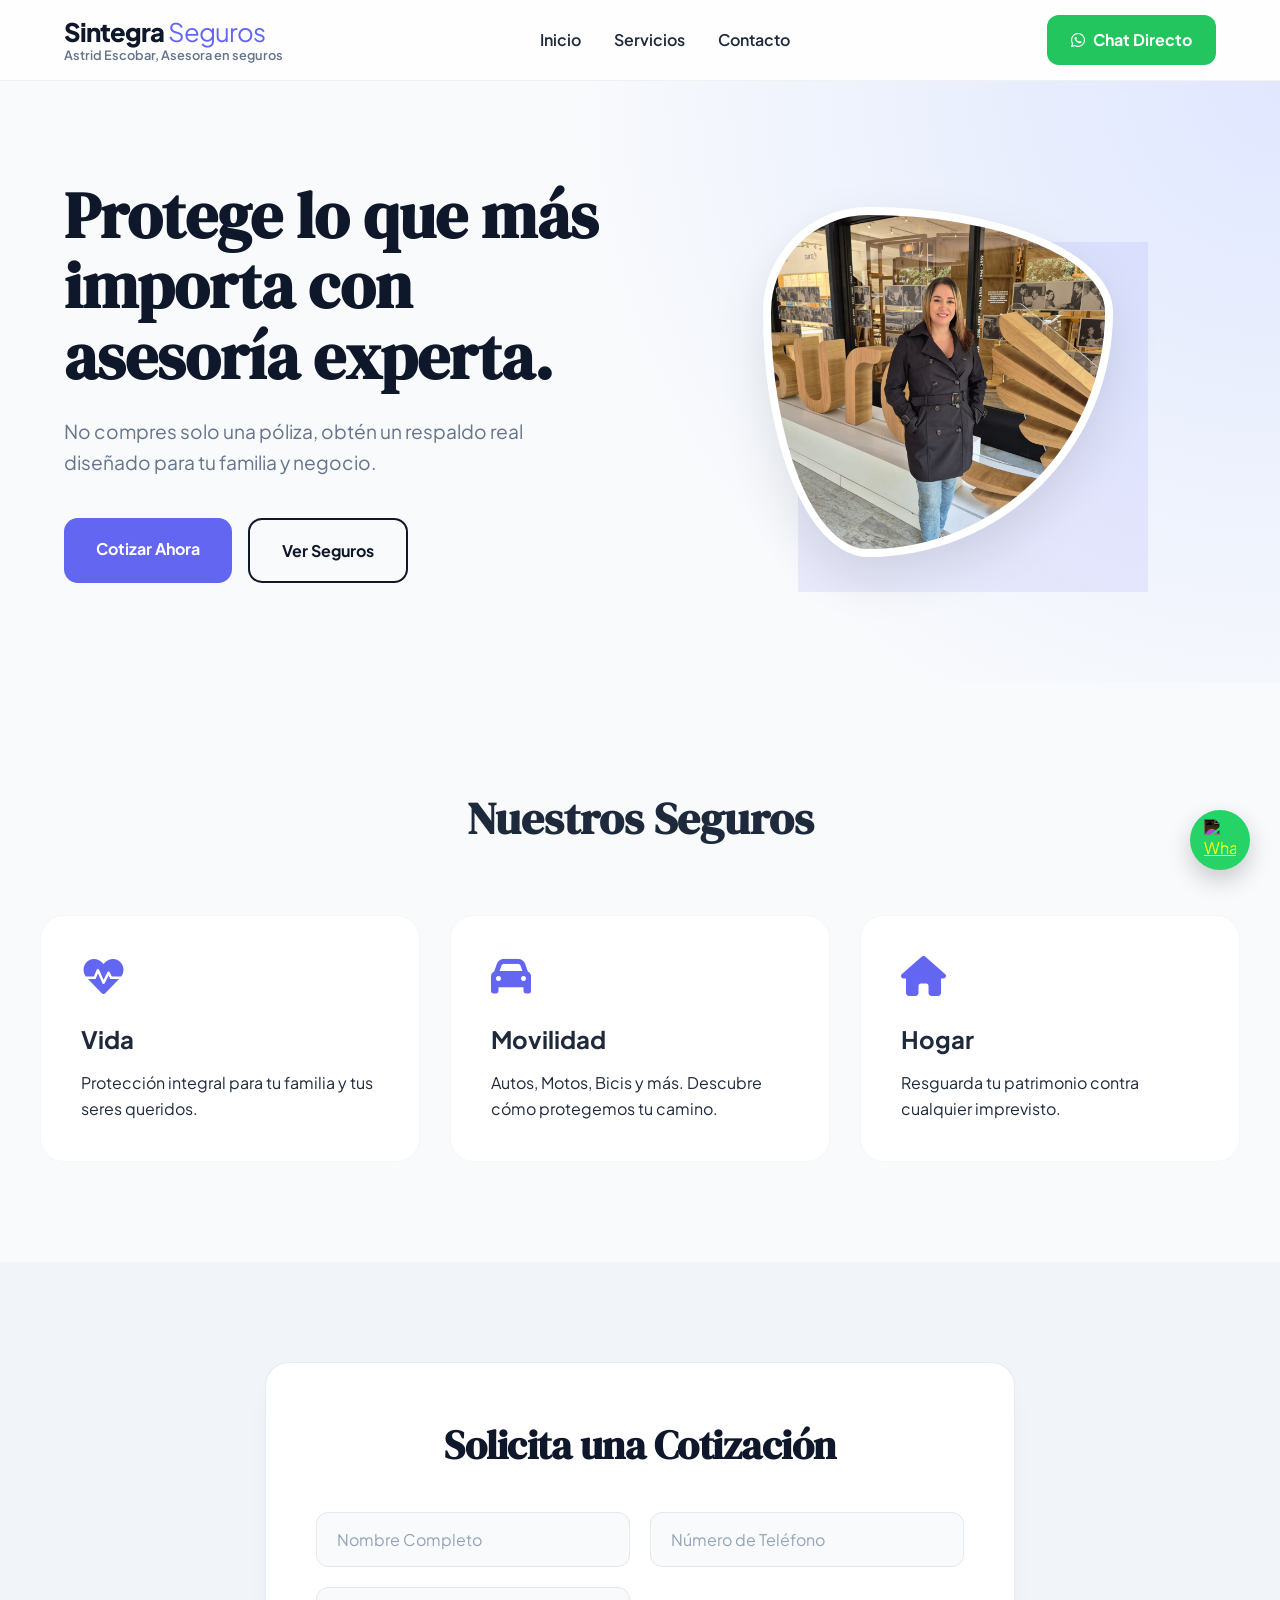
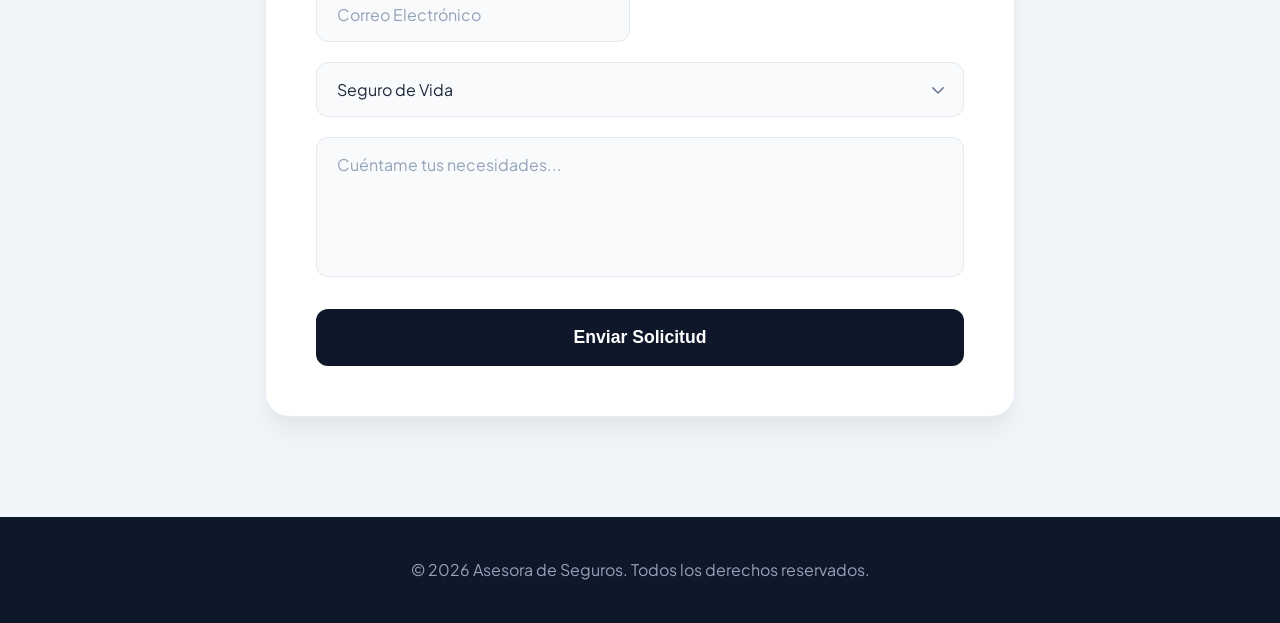
==== pagina-asesora/index.html @ e1440aae "Update and rename Index.html to index.html" ====
<!DOCTYPE html>
<html lang="es">
<head>
    <meta charset="UTF-8">
    <meta name="viewport" content="width=device-width, initial-scale=1.0">
    <title>Sintegra seguros | Protección y Confianza</title>
    <script src="https://cdn.tailwindcss.com"></script>
    <link rel="stylesheet" href="style.css">
    <link rel="stylesheet" href="https://cdnjs.cloudflare.com/ajax/libs/font-awesome/6.0.0/css/all.min.css">
</head>
<body class="bg-slate-50 text-slate-800">

    <nav class="navbar">
        <div class="container nav-content">
            <div class="logo-wrapper">
                <div class="logo">Sintegra <span>Seguros</span></div>
                <p class="subtitle">Astrid Escobar, Asesora en seguros</p>
            </div>
        
            <div class="nav-links">
                <a href="#inicio">Inicio</a>
                <a href="#servicios">Servicios</a>
                <a href="#contacto">Contacto</a>
            </div>
            <a href="#" class="btn-whatsapp">
                <i class="fab fa-whatsapp"></i> Chat Directo
            </a>
        </div>
    </nav>

    <header id="inicio" class="hero">
        <div class="container hero-content">
            <div class="hero-text">
                <h1>Protege lo que más importa con asesoría experta.</h1>
                <p>No compres solo una póliza, obtén un respaldo real diseñado para tu familia y negocio.</p>
                <div class="hero-btns">
                    <a href="#contacto" class="btn-primary">Cotizar Ahora</a>
                    <a href="#servicios" class="btn-outline">Ver Seguros</a>
                </div>
            </div>
            <div class="hero-visual">
                 <div class="image-container">
             <img src="assets/bfc4d856-ac73-445d-acfc-68c5bd05aec2.jpg" alt="Asesora de Seguros Sintegra">
        </div>
    </div>
        </div>
    </header>

    <section id="servicios" class="container section">
        <h2 class="section-title">Nuestros Seguros</h2>
        <div class="services-grid">
            <div class="card" onclick="window.location.href='vida.html'" style="cursor: pointer;">
                <i class="fas fa-heartbeat"></i> <h3>Vida</h3>
                <p>Protección integral para tu familia y tus seres queridos.</p>
            </div>
            <div class="card" onclick="window.location.href='movilidad.html'" style="cursor: pointer;">
                <i class="fas fa-car"></i> <h3>Movilidad</h3>
                <p>Autos, Motos, Bicis y más. Descubre cómo protegemos tu camino.</p>
            </div>
            <div class="card" onclick="window.location.href='hogar.html'" style="cursor: pointer;">
                <i class="fas fa-home"></i>
                <h3>Hogar</h3>
                <p>Resguarda tu patrimonio contra cualquier imprevisto.</p>
            </div>
        </div>
    </section>

    <section id="contacto" class="bg-slate-100 section">
    <div class="container">
        <div class="contact-form">
            <h2>Solicita una Cotización</h2>
            
            <form action="https://formspree.io/f/mnjbkpay" method="POST">
                <div class="form-group-row">
                    <input type="text" name="nombre" placeholder="Nombre Completo" required>
                    <input type="tel" name="telefono" placeholder="Número de Teléfono" required>
                    <input type="email" name="email" placeholder="Correo Electrónico" required>
                </div>
                
                <select name="interes">
                    <option value="Vida">Seguro de Vida</option>
                    <option value="Movilidad">Seguro de Movilidad (Auto/Moto)</option>
                    <option value="Hogar">Seguro de Hogar</option>
                    <option value="Otro">Otro</option>
                </select>
                
                <textarea name="mensaje" placeholder="Cuéntame tus necesidades..."></textarea>
                
                <input type="hidden" name="_subject" value="Nueva solicitud de cotización - Sintegra Seguros">

                <button type="submit" class="btn-submit">Enviar Solicitud</button>
            </form>
        </div>
    </div>
    </section>

    <footer class="footer">
        <p>&copy; 2026 Asesora de Seguros. Todos los derechos reservados.</p>
    </footer>

    <a href="https://wa.me/573162500444?text=Hola!%20Estoy%20interesado%20en%20Agendar%20una%20cita%20para%20cotizar%20un%20seguro." 
    class="whatsapp-float" 
    target="_blank" 
    aria-label="Chat en WhatsApp">
   <img src="https://cdn.jsdelivr.net/gh/simple-icons/simple-icons/icons/whatsapp.svg" alt="WhatsApp">
   </a>

</body>
</html>
---- pagina-asesora/style.css ----
@import url('https://fonts.googleapis.com/css2?family=Plus+Jakarta+Sans:wght@300;400;600;800&family=DM+Serif+Display&display=swap');

:root {
    --primary: #0f172a;       
    --accent: #6366f1;       
    --accent-light: #818cf8;
    --success: #22c55e;
    --text-main: #1e293b;
    --text-muted: #64748b;
    --bg-light: #f8fafc;
    --white: #ffffff;
    --shadow: 0 20px 25px -5px rgba(0, 0, 0, 0.05), 0 10px 10px -5px rgba(0, 0, 0, 0.02);
}

* {
    margin: 0;
    padding: 0;
    box-sizing: border-box;
}

html { scroll-behavior: smooth; }

body {
    font-family: 'Plus Jakarta Sans', sans-serif;
    background-color: var(--bg-light);
    color: var(--text-main);
    line-height: 1.6;
}

.container {
    max-width: 1200px;
    margin: 0 auto;
    padding: 0 24px;
}

/*Nav*/
.navbar { 
    background: rgba(255, 255, 255, 0.8);
    backdrop-filter: blur(12px);
    -webkit-backdrop-filter: blur(12px);
    border-bottom: 1px solid rgba(0,0,0,0.05);
    position: sticky;
    top: 0;
    z-index: 1000;
}

.nav-content {
    height: 80px;
    display: flex;
    justify-content: space-between;
    align-items: center;
}

.logo-wrapper {
    display: flex;
    flex-direction: column;
    justify-content: center;
    line-height: 1.1;
}

.logo {
    font-size: 1.6rem;
    font-weight: 800;
    color: var(--primary);
    letter-spacing: -1px;
}

.logo span { color: var(--accent); font-weight: 400; }

.subtitle {
    font-size: 0.8rem;
    color: var(--text-muted);
    font-weight: 600;
    margin-top: 2px;
}

.nav-links a {
    text-decoration: none;
    color: var(--text-main);
    font-weight: 600;
    margin: 0 15px;
    transition: color 0.3s ease;
}

.nav-links a:hover {
    color: var(--accent);
}

.btn-whatsapp {
    background: var(--success);
    color: white;
    padding: 12px 24px;
    border-radius: 12px;
    text-decoration: none;
    font-weight: 700;
    display: flex;
    align-items: center;
    gap: 8px;
    transition: transform 0.3s ease, box-shadow 0.3s ease;
}

.btn-whatsapp:hover {
    transform: translateY(-2px);
    box-shadow: 0 10px 20px rgba(34, 197, 94, 0.3);
}

/*Hero*/
.hero-visual {
    display: flex;
    justify-content: center;
    position: relative;
}

.image-container {
    width: 350px;   
    height: 350px;
    position: relative;
    z-index: 1;
}

.image-container img {
    width: 100%;
    height: 100%;
    object-fit: cover; /* Asegura que la imagen llene el espacio sin deformarse */
    border-radius: 30% 70% 70% 30% / 30% 30% 70% 70%; /* Forma orgánica */
    box-shadow: 0 20px 50px rgba(0, 0, 0, 0.1);
    animation: blobAnimation 8s infinite ease-in-out;
    border: 8px solid white; /* Marco elegante */
}

/* Decoración detrás de la imagen para dar profundidad */
.image-container::before {
    content: '';
    position: absolute;
    top: 10%;
    left: 10%;
    width: 100%;
    height: 100%;
    background: var(--accent);
    opacity: 0.1;
    z-index: -1;
    border-radius: inherit;
    animation: blobAnimation 8s infinite ease-in-out reverse;
}

/* Animación fluida para la imagen */
@keyframes blobAnimation {
    0%, 100% { 
        border-radius: 30% 70% 70% 30% / 30% 30% 70% 70%; 
    }
    50% { 
        border-radius: 60% 40% 30% 70% / 60% 30% 70% 40%; 
    }
}

/* Ajuste para móviles */
@media (max-width: 768px) {
    .image-container {
        width: 280px;
        height: 280px;
        margin-top: 40px;
    }
}
.hero {
    background: radial-gradient(circle at top right, #e0e7ff 0%, #f8fafc 50%);
    padding: 100px 0;
    overflow: hidden;
}

.hero-content {
    display: grid;
    grid-template-columns: 1fr 1fr;
    align-items: center;
    gap: 40px;
}

.hero-text h1 {
    font-family: 'DM Serif Display', serif;
    font-size: clamp(2.5rem, 5vw, 4rem);
    line-height: 1.1;
    color: var(--primary);
    margin-bottom: 24px;
}

.hero-text p {
    font-size: 1.2rem;
    color: var(--text-muted);
    margin-bottom: 40px;
    max-width: 500px;
}

.hero-btns {
    display: flex;
    gap: 16px;
}

.btn-primary {
    background: var(--accent);
    color: white;
    padding: 18px 32px;
    border-radius: 14px;
    text-decoration: none;
    font-weight: 700;
    transition: all 0.3s;
}

.btn-primary:hover {
    background: var(--primary);
    transform: translateY(-3px);
}

.btn-outline {
    border: 2px solid var(--primary);
    color: var(--primary);
    padding: 18px 32px;
    border-radius: 14px;
    text-decoration: none;
    font-weight: 700;
    transition: all 0.3s;
}

.hero-visual {
    display: flex;
    justify-content: center;
}

.shield-icon {
    font-size: 10rem;
    background: white;
    width: 280px;
    height: 280px;
    display: flex;
    align-items: center;
    justify-content: center;
    border-radius: 30% 70% 70% 30% / 30% 30% 70% 70%;
    box-shadow: var(--shadow);
    animation: blob 8s infinite ease-in-out;
}

/*Servicios*/
.section { padding: 100px 0; }

.section-title {
    font-family: 'DM Serif Display', serif;
    font-size: 2.8rem;
    text-align: center;
    margin-bottom: 60px;
}

.services-grid {
    display: grid;
    grid-template-columns: repeat(auto-fit, minmax(300px, 1fr));
    gap: 30px;
}

.card {
    background: white;
    padding: 40px;
    border-radius: 24px;
    border: 1px solid rgba(0,0,0,0.03);
    transition: all 0.4s cubic-bezier(0.175, 0.885, 0.32, 1.275);
}

.card:hover {
    transform: translateY(-12px);
    box-shadow: 0 30px 60px -12px rgba(0,0,0,0.1);
    border-color: var(--accent-light);
}

.card i {
    font-size: 2.5rem;
    color: var(--accent);
    margin-bottom: 24px;
}

.card h3 {
    font-size: 1.5rem;
    margin-bottom: 12px;
}

/*Formulario*/
#contacto {
    padding: 100px 0;
    background-color: #f1f5f9; 
}

.contact-form {
    background: #ffffff;
    max-width: 750px;
    margin: 0 auto;
    padding: 50px;
    border-radius: 24px;
    box-shadow: 0 20px 25px -5px rgba(0, 0, 0, 0.05), 
                0 10px 10px -5px rgba(0, 0, 0, 0.02);
    border: 1px solid rgba(226, 232, 240, 0.8);
}

.contact-form h2 {
    font-family: 'DM Serif Display', serif; 
    font-size: 2.5rem;
    color: #0f172a;
    margin-bottom: 35px;
    text-align: center;
    letter-spacing: -0.5px;
}

.form-group-row {
    display: grid;
    grid-template-columns: 1fr 1fr;
    gap: 20px;
    margin-bottom: 20px;
}

input, 
select, 
textarea {
    width: 100%;
    padding: 16px 20px;
    background-color: #f8fafc;
    border: 1px solid #e2e8f0;
    border-radius: 12px;
    font-family: 'Plus Jakarta Sans', sans-serif;
    font-size: 1rem;
    color: #1e293b;
    transition: all 0.3s ease;
}

input::placeholder, 
textarea::placeholder {
    color: #94a3b8;
}


input:focus, 
select:focus, 
textarea:focus {
    background-color: #ffffff;
    border-color: #6366f1; 
    box-shadow: 0 0 0 4px rgba(99, 102, 241, 0.1);
    outline: none;
}

select {
    cursor: pointer;
    appearance: none; 
    background-image: url("data:image/svg+xml,%3Csvg xmlns='http://www.w3.org/2000/svg' fill='none' viewBox='0 0 24 24' stroke='%2364748b'%3E%3Cpath stroke-linecap='round' stroke-linejoin='round' stroke-width='2' d='M19 9l-7 7-7-7'%3E%3C/path%3E%3C/svg%3E");
    background-repeat: no-repeat;
    background-position: right 16px center;
    background-size: 18px;
    padding-right: 45px;
    margin-bottom: 20px;
}


textarea {
    height: 140px;
    resize: none; 
    margin-bottom: 25px;
}


.btn-submit {
    background: #0f172a; 
    color: #ffffff;
    width: 100%;
    padding: 18px;
    border: none;
    border-radius: 12px;
    font-size: 1.1rem;
    font-weight: 700;
    cursor: pointer;
    transition: all 0.3s cubic-bezier(0.4, 0, 0.2, 1);
}

.btn-submit:hover {
    background: #6366f1; 
    transform: translateY(-2px);
    box-shadow: 0 10px 15px -3px rgba(99, 102, 241, 0.3);
}

.btn-submit:active {
    transform: translateY(0);
}

@media (max-width: 768px) {
    .contact-form {
        padding: 30px 20px;
        margin: 0 15px;
    }

    .form-group-row {
        grid-template-columns: 1fr; 
        gap: 0;
    }

    .contact-form h2 {
        font-size: 2rem;
    }
}

/*WhatsApp*/
.whatsapp-float {
    position: fixed;
    bottom: 30px;
    right: 30px;
    background-color: #25d366;
    width: 60px;
    height: 60px;
    border-radius: 50%;
    display: flex;
    align-items: center;
    justify-content: center;
    box-shadow: 0 10px 25px rgba(0,0,0,0.2);
    z-index: 1000;
    transition: all 0.3s;
}

.whatsapp-float img {
    width: 32px;
    filter: invert(1);
}

.whatsapp-float:hover {
    transform: scale(1.1) rotate(10deg);
}

.footer {
    background: var(--primary);
    color: #94a3b8;
    padding: 40px 0;
    text-align: center;
}

@keyframes blob {
    0%, 100% { border-radius: 30% 70% 70% 30% / 30% 30% 70% 70%; }
    50% { border-radius: 60% 40% 30% 70% / 60% 30% 70% 40%; }
}

@media (max-width: 768px) {
    .hero-content { grid-template-columns: 1fr; text-align: center; }
    .hero-text p { margin: 0 auto 40px; }
    .hero-btns { justify-content: center; }
    .form-group-row { grid-template-columns: 1fr; }
    .nav-links { display: none; }
}
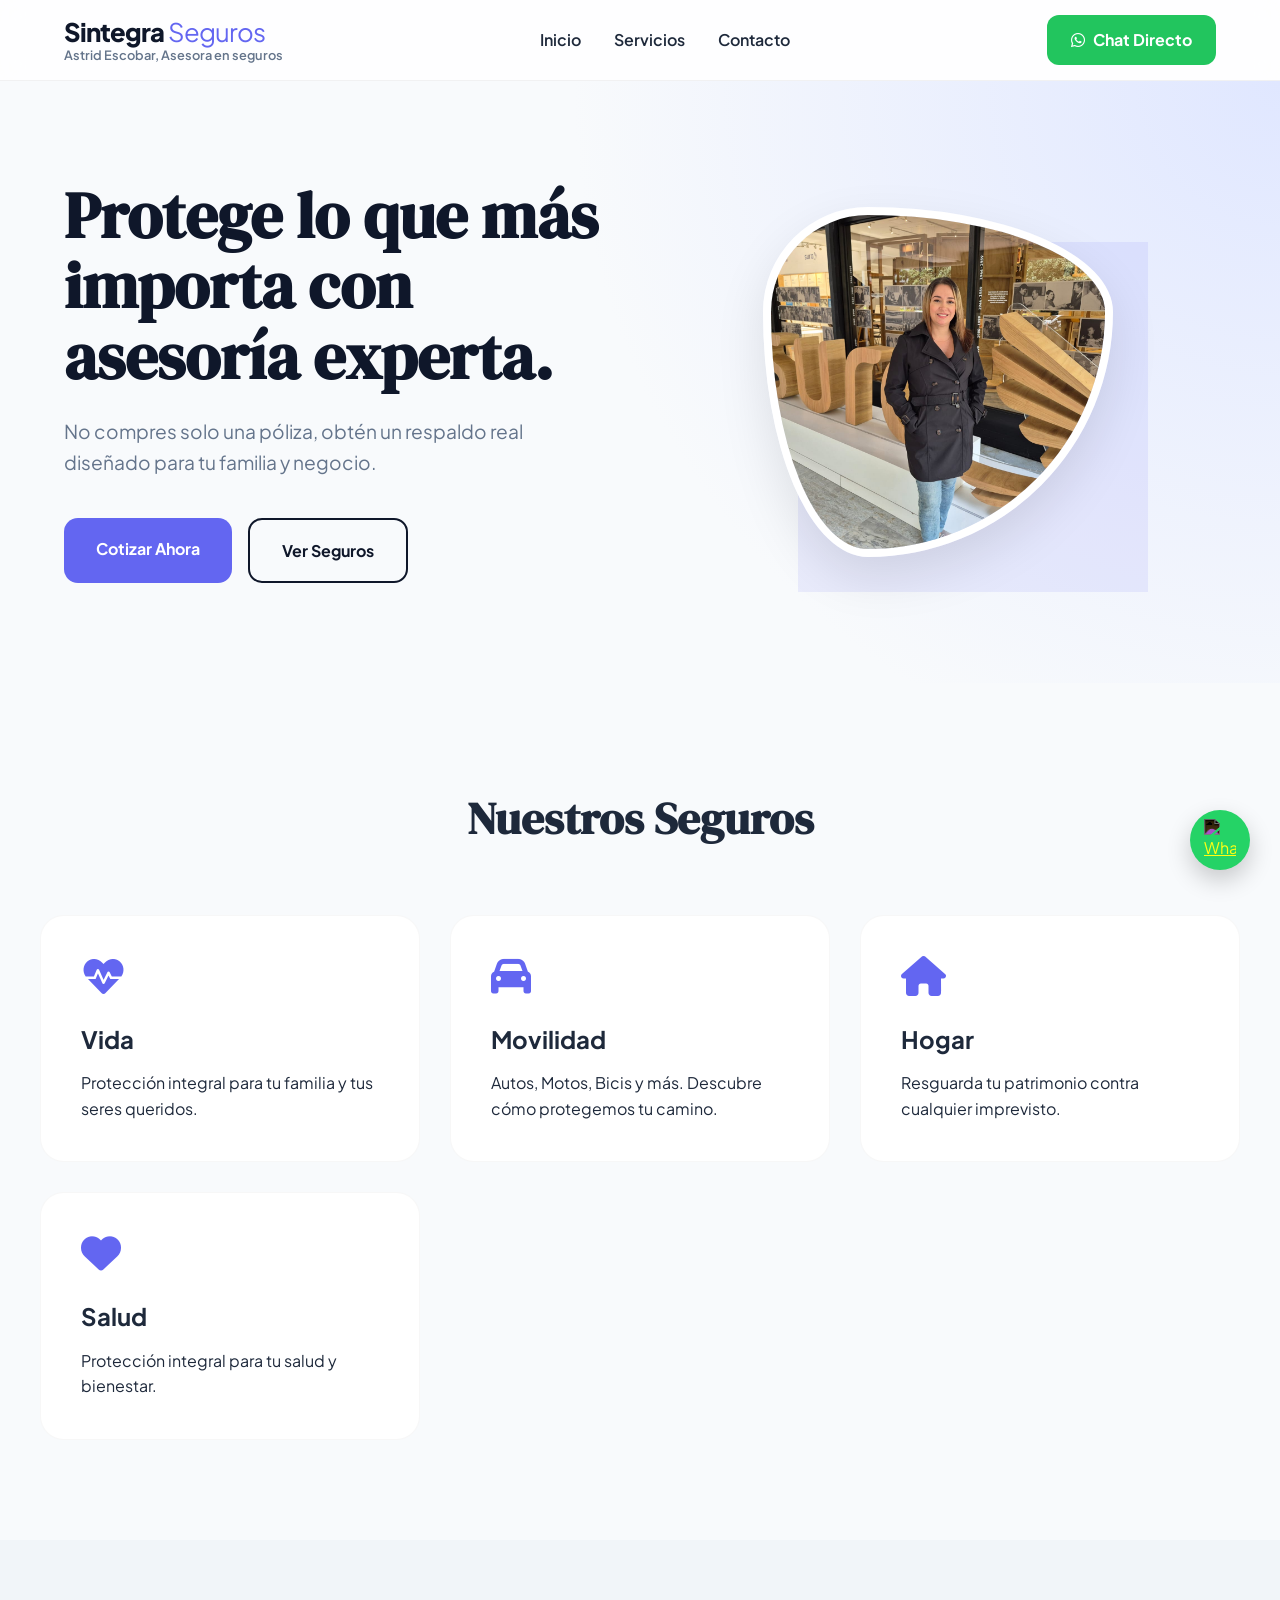
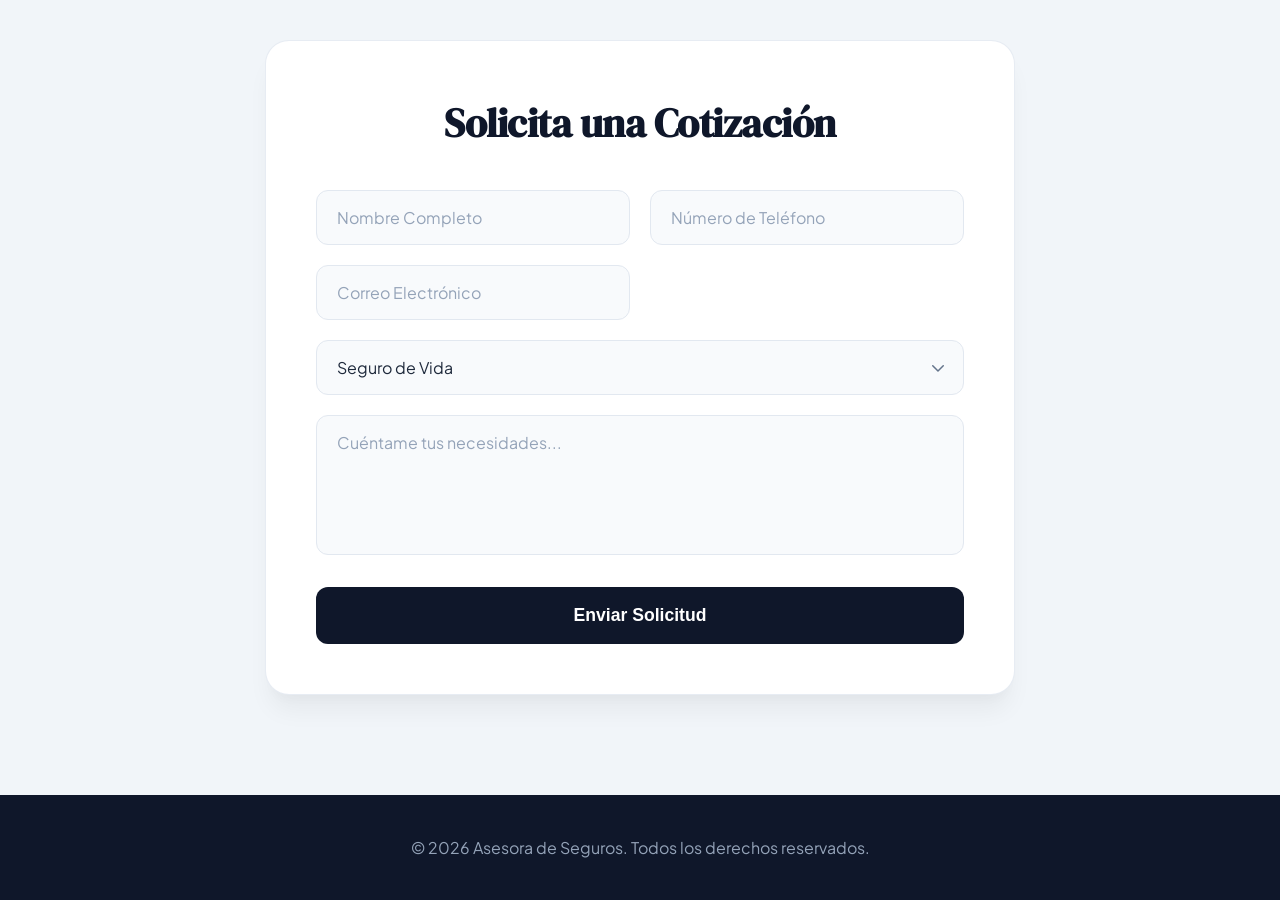
==== commit a0480a28: "Add health insurance service option Added a new service option for health insurance in the services " ====
--- a/pagina-asesora/index.html
+++ b/pagina-asesora/index.html
@@ -62,6 +62,11 @@
                 <h3>Hogar</h3>
                 <p>Resguarda tu patrimonio contra cualquier imprevisto.</p>
             </div>
+            <div class="card" onclick="window.location.href='Salud.html'" style="cursor: pointer;">
+                <i class="fas fa-heart"></i>
+                <h3>Salud</h3>
+                <p>Protección integral para tu salud y bienestar.</p>
+            </div>
         </div>
     </section>
 
